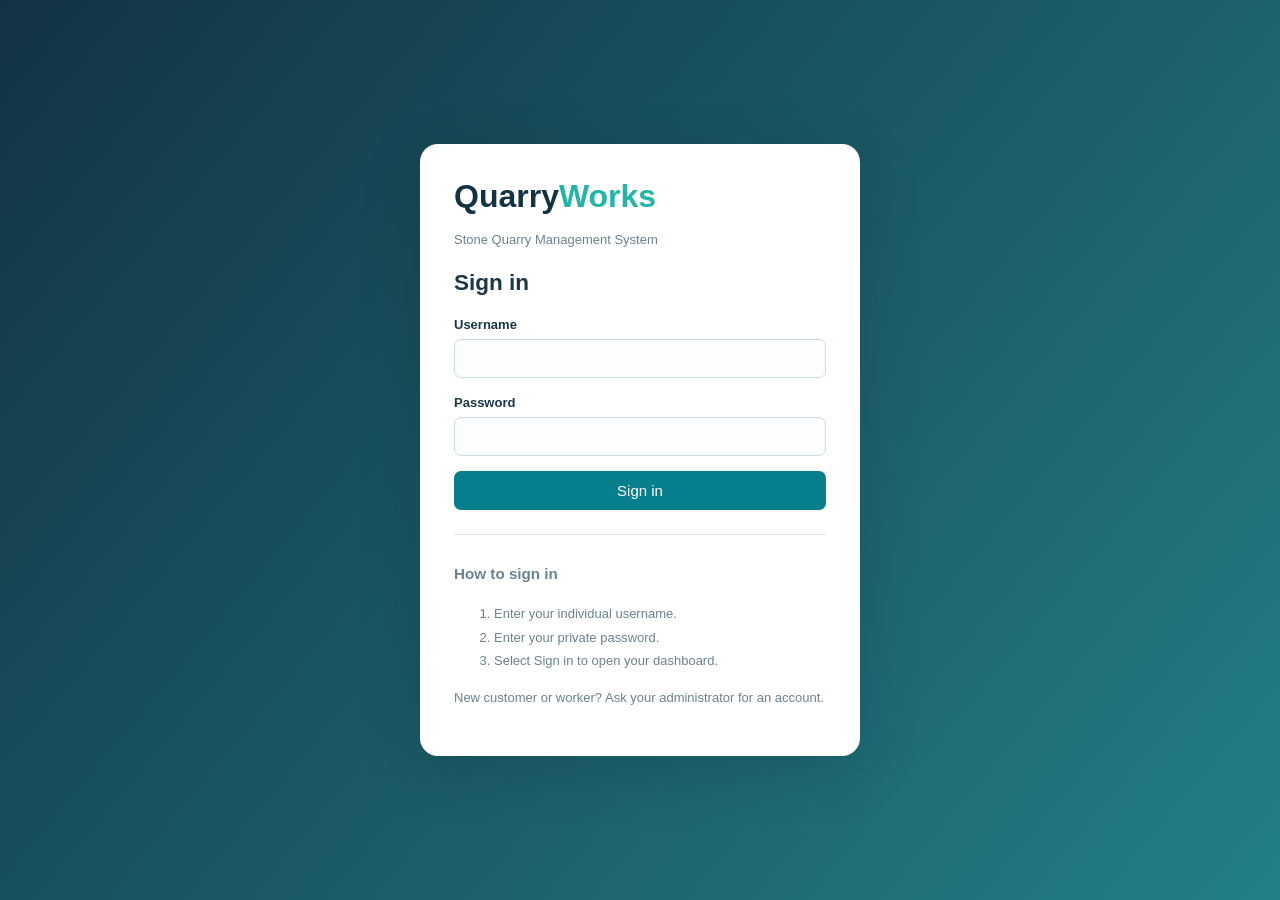
==== src/main/resources/static/index.html @ 6d81175d "Add QuarryWorks application and deployment configuration" ====
<!doctype html>
<html lang="en"><head><meta charset="utf-8"><meta name="viewport" content="width=device-width,initial-scale=1"><title>QuarryWorks</title><link rel="stylesheet" href="styles.css"><script src="app.js" defer></script></head><body>
<div id="loginView"><section class="loginCard"><h1>Quarry<span>Works</span></h1><p class="muted">Stone Quarry Management System</p><h2>Sign in</h2><form id="loginForm"><label>Username<input id="username" autocomplete="username" required></label><label>Password<input id="password" type="password" autocomplete="current-password" required></label><button class="primary full">Sign in</button></form><p id="loginError" class="error" role="alert"></p><div class="hint"><h3>How to sign in</h3><ol><li>Enter your individual username.</li><li>Enter your private password.</li><li>Select Sign in to open your dashboard.</li></ol><p>New customer or worker? Ask your administrator for an account.</p></div></section></div>
<div id="shell" class="layout" hidden><aside><h2>Quarry<span>Works</span></h2><small>OPERATIONS WORKSPACE</small><nav id="nav" aria-label="Workspace navigation"></nav><p class="sideNote">Local academic demo<br>Payments and weighing are simulated.<br>No physical safety verification.</p></aside><div class="workspace"><header><div><h2 id="topTitle">Dashboard</h2><small id="identity"></small></div><div class="headerActions"><button id="details" class="secondary">Show card details</button><button id="logout" class="secondary">Logout</button></div></header><main id="content"></main></div></div><div id="toast" role="status" hidden></div>
<dialog id="invoiceDialog"><div id="invoiceContent"></div><div class="invoiceActions"><button id="printInvoice">Print</button><button id="closeInvoice" class="secondary">Close</button></div></dialog>
</body></html>
---- src/main/resources/static/styles.css ----
*{box-sizing:border-box}body{margin:0;font:15px "Segoe UI",Arial,sans-serif;background:#f1f5f9;color:#193747}button,input,select,textarea{font:inherit}button{cursor:pointer;border:0;border-radius:7px;background:#087f8c;color:white;padding:11px 16px}button:hover{filter:brightness(.93)}button:disabled{opacity:.5;cursor:wait}button:focus-visible,input:focus-visible,select:focus-visible,textarea:focus-visible{outline:3px solid #62bfd1;outline-offset:2px}input,select,textarea{display:block;width:100%;padding:11px;border:1px solid #cadbe3;border-radius:7px;margin:7px 0 15px;background:#fbfdfe;color:#193747}label{font-size:13px;font-weight:600}input[type=checkbox]{display:inline;width:auto;margin-right:9px}textarea{min-height:95px;resize:vertical}[hidden]{display:none!important}#loginView{min-height:100vh;display:grid;place-items:center;background:linear-gradient(130deg,#123344,#237f87);padding:20px}.loginCard{width:min(440px,94vw);background:white;border-radius:18px;padding:34px;box-shadow:0 15px 65px #0002}.loginCard h1{margin:0;font-size:32px;color:#123344}h1 span,aside h2 span{color:#22b5a8}.loginCard .hint{border-top:1px solid #dce6ec;margin-top:24px;padding-top:10px}.hint,.muted{color:#6b8290;font-size:13px;line-height:1.8}.layout{display:grid;grid-template-columns:225px 1fr;min-height:100vh}aside{background:#123344;color:white;padding:25px 16px;display:flex;flex-direction:column;position:sticky;top:0;height:100vh}aside h2{margin:0 0 8px}aside small{color:#87a8b7;font-size:10px;letter-spacing:1.4px}nav{display:grid;gap:7px;margin-top:30px}nav button{text-align:left;background:transparent;color:#c7dce5}nav button.active,nav button:hover{background:#ffffff1b;color:white}.sideNote{margin-top:auto;padding-top:25px;color:#8aafbd;font-size:11px;line-height:1.8}.workspace{min-width:0}header{background:white;padding:20px 25px;border-bottom:1px solid #dce6ec;display:flex;align-items:center;justify-content:space-between;gap:12px;flex-wrap:wrap}header h2{margin:0 0 5px;font-size:21px}header small{color:#6b8290}.headerActions{display:flex;gap:8px}.secondary{background:white;border:1px solid #cddde5;color:#285268}.danger{background:#fff0f2;border:1px solid #f9cdd5;color:#a52e45}main{padding:25px;max-width:1500px;margin:auto}.pageHead{display:flex;justify-content:space-between;align-items:center;margin-bottom:22px;gap:12px}.pageHead h1{margin:0;font-size:27px}.pageHead p{color:#6b8290;margin:6px 0 0}.cards{display:grid;grid-template-columns:repeat(auto-fit,minmax(170px,1fr));gap:15px;margin-bottom:22px}.card,.panel{background:white;border:1px solid #dce6ec;border-radius:12px;padding:21px;margin-bottom:20px}.card{margin:0;border-top:3px solid #139c95}.label{font-size:13px;color:#627e8c}.value{font-size:28px;font-weight:700;margin-top:10px;overflow-wrap:anywhere}.note{font-size:11px;color:#6b8290;margin-top:8px;line-height:1.6}.panel h3{margin-top:0}.panelHead{display:flex;align-items:center;justify-content:space-between;gap:15px;margin-bottom:12px}.panelHead h3{margin:0}.panelHead input{max-width:260px;margin:0}.tableWrap{overflow:auto}table{width:100%;border-collapse:collapse;font-size:13px}td,th{padding:12px;border-bottom:1px solid #e6eef2;text-align:left;white-space:nowrap}td.wrap{white-space:normal;min-width:200px;max-width:450px}th{background:#f4f8fa;color:#627e8c;font-size:11px;text-transform:uppercase}tr:hover td{background:#f8fcfd}.rowActions{display:flex;gap:7px}.rowActions button{padding:7px 11px;font-size:12px}.formGrid{display:grid;grid-template-columns:repeat(auto-fit,minmax(210px,1fr));gap:0 18px}.formFoot{display:flex;align-items:center;gap:15px;margin-top:8px}.badge{background:#e7f5ef;color:#187858;padding:5px 9px;border-radius:20px;display:inline-block;font-size:11px;font-weight:600}.badge.bad{background:#ffedef;color:#ab3450}.badge.warn{background:#fff3dc;color:#96691e}.empty{padding:25px;color:#6b8290}.error{color:#a52843}.stockCards{display:grid;grid-template-columns:repeat(auto-fit,minmax(210px,1fr));gap:18px}.stone{padding:22px;border:1px solid #dce6ec;border-radius:12px}.price{font-size:25px;color:#087f8c;font-weight:700}.footer{font-size:11px;color:#6b8290;margin-top:20px;line-height:1.7}#toast{position:fixed;bottom:20px;right:20px;max-width:460px;background:#163f46;color:white;padding:17px 22px;border-radius:10px;z-index:10;white-space:pre-wrap;box-shadow:0 5px 25px #0002}#toast.error{background:#9a3146}.journey{background:#eaf6f5;padding:24px;border:1px solid #cde5df;border-radius:14px;margin-bottom:24px;display:grid;grid-template-columns:1fr 280px;gap:25px;align-items:center}.journey h2{margin:0}.journey li{line-height:1.9;color:#486775}.journey svg{width:100%;height:auto}.compact .card .note{display:none}.preview,.result{background:#edf7fa;border:1px solid #d5e9ef;padding:16px;border-radius:8px;margin:15px 0;line-height:1.8}.full{width:100%}dialog{border:1px solid #cddde5;border-radius:14px;padding:28px;max-width:740px;width:94vw;color:#193747}dialog::backdrop{background:#0b263b88}.invoiceActions{display:flex;gap:10px;margin-top:22px}.invoiceTitle{font-size:28px}.total{text-align:right;font-size:21px;margin-top:20px}small{line-height:1.6}.actionsBar{display:flex;gap:10px;flex-wrap:wrap;margin-bottom:20px}@media(max-width:700px){.layout{display:block}nav{display:flex;overflow:auto;margin-top:10px}nav button{white-space:nowrap}aside{padding:15px;position:static;height:auto}.sideNote{display:none}main{padding:16px}.cards{grid-template-columns:1fr 1fr}.panelHead{flex-wrap:wrap}.journey{grid-template-columns:1fr}.journey svg{max-width:260px}.card{padding:16px}.value{font-size:23px}.panel{padding:16px}#toast{left:16px;right:16px}.formFoot{align-items:flex-start;flex-direction:column}}@media print{body>*{display:none!important}#invoiceDialog{display:block!important;position:static;width:100%;max-width:none;border:0}#invoiceDialog .invoiceActions{display:none!important}}

/* delivery-confirmation-column */
.badge.received{background:#e7f5ef;color:#187858}
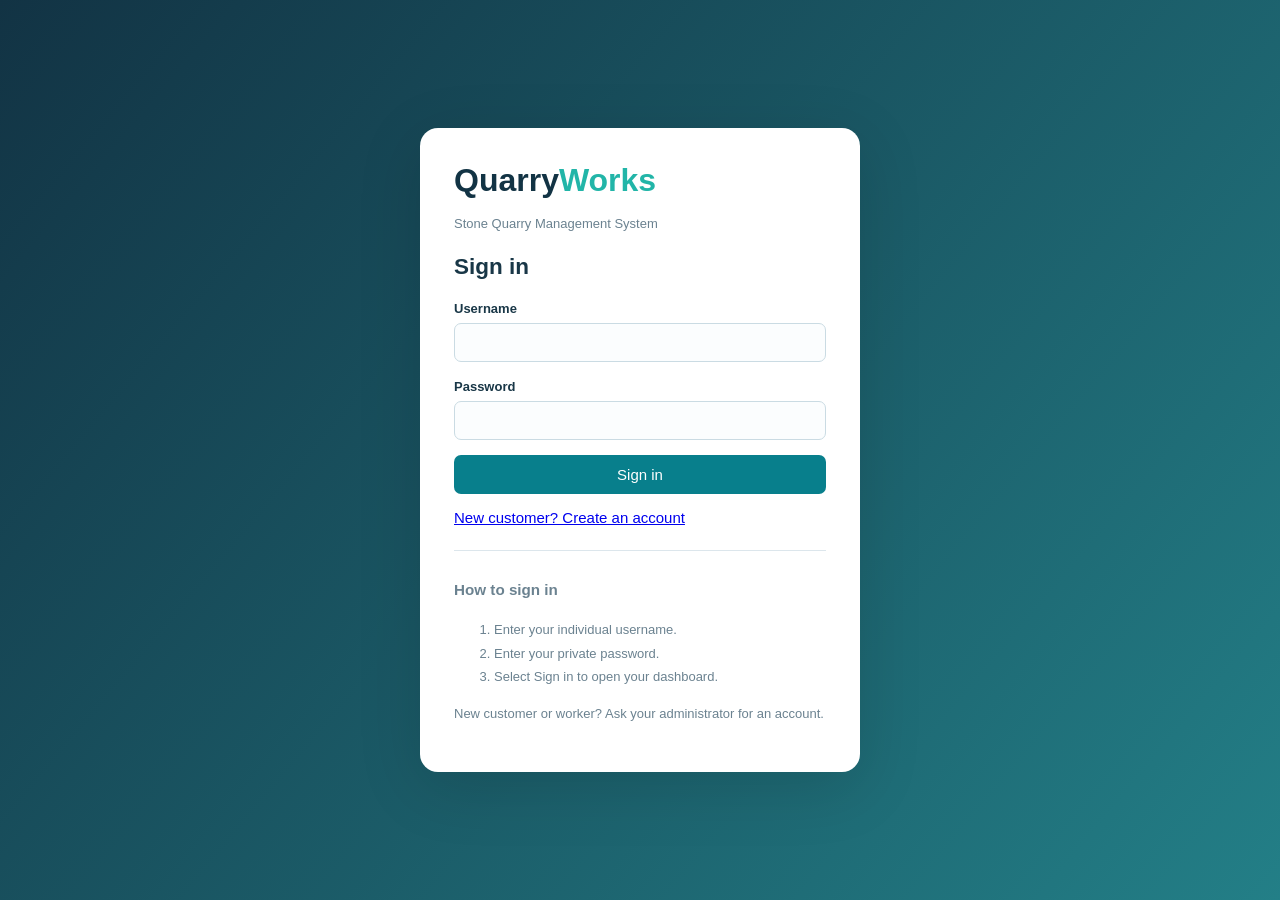
==== commit 40f1f5f5: "Add customer registration page and backend" ====
--- a/src/main/resources/static/index.html
+++ b/src/main/resources/static/index.html
@@ -1,6 +1,10 @@
 <!doctype html>
 <html lang="en"><head><meta charset="utf-8"><meta name="viewport" content="width=device-width,initial-scale=1"><title>QuarryWorks</title><link rel="stylesheet" href="styles.css"><script src="app.js" defer></script></head><body>
-<div id="loginView"><section class="loginCard"><h1>Quarry<span>Works</span></h1><p class="muted">Stone Quarry Management System</p><h2>Sign in</h2><form id="loginForm"><label>Username<input id="username" autocomplete="username" required></label><label>Password<input id="password" type="password" autocomplete="current-password" required></label><button class="primary full">Sign in</button></form><p id="loginError" class="error" role="alert"></p><div class="hint"><h3>How to sign in</h3><ol><li>Enter your individual username.</li><li>Enter your private password.</li><li>Select Sign in to open your dashboard.</li></ol><p>New customer or worker? Ask your administrator for an account.</p></div></section></div>
+<div id="loginView"><section class="loginCard"><h1>Quarry<span>Works</span></h1><p class="muted">Stone Quarry Management System</p><h2>Sign in</h2><form id="loginForm"><label>Username<input id="username" autocomplete="username" required></label><label>Password<input id="password" type="password" autocomplete="current-password" required></label><button class="primary full">Sign in</button></form><p>
+    <a href="/register.html">
+        New customer? Create an account
+    </a>
+</p><p id="loginError" class="error" role="alert"></p><div class="hint"><h3>How to sign in</h3><ol><li>Enter your individual username.</li><li>Enter your private password.</li><li>Select Sign in to open your dashboard.</li></ol><p>New customer or worker? Ask your administrator for an account.</p></div></section></div>
 <div id="shell" class="layout" hidden><aside><h2>Quarry<span>Works</span></h2><small>OPERATIONS WORKSPACE</small><nav id="nav" aria-label="Workspace navigation"></nav><p class="sideNote">Local academic demo<br>Payments and weighing are simulated.<br>No physical safety verification.</p></aside><div class="workspace"><header><div><h2 id="topTitle">Dashboard</h2><small id="identity"></small></div><div class="headerActions"><button id="details" class="secondary">Show card details</button><button id="logout" class="secondary">Logout</button></div></header><main id="content"></main></div></div><div id="toast" role="status" hidden></div>
 <dialog id="invoiceDialog"><div id="invoiceContent"></div><div class="invoiceActions"><button id="printInvoice">Print</button><button id="closeInvoice" class="secondary">Close</button></div></dialog>
 </body></html>
